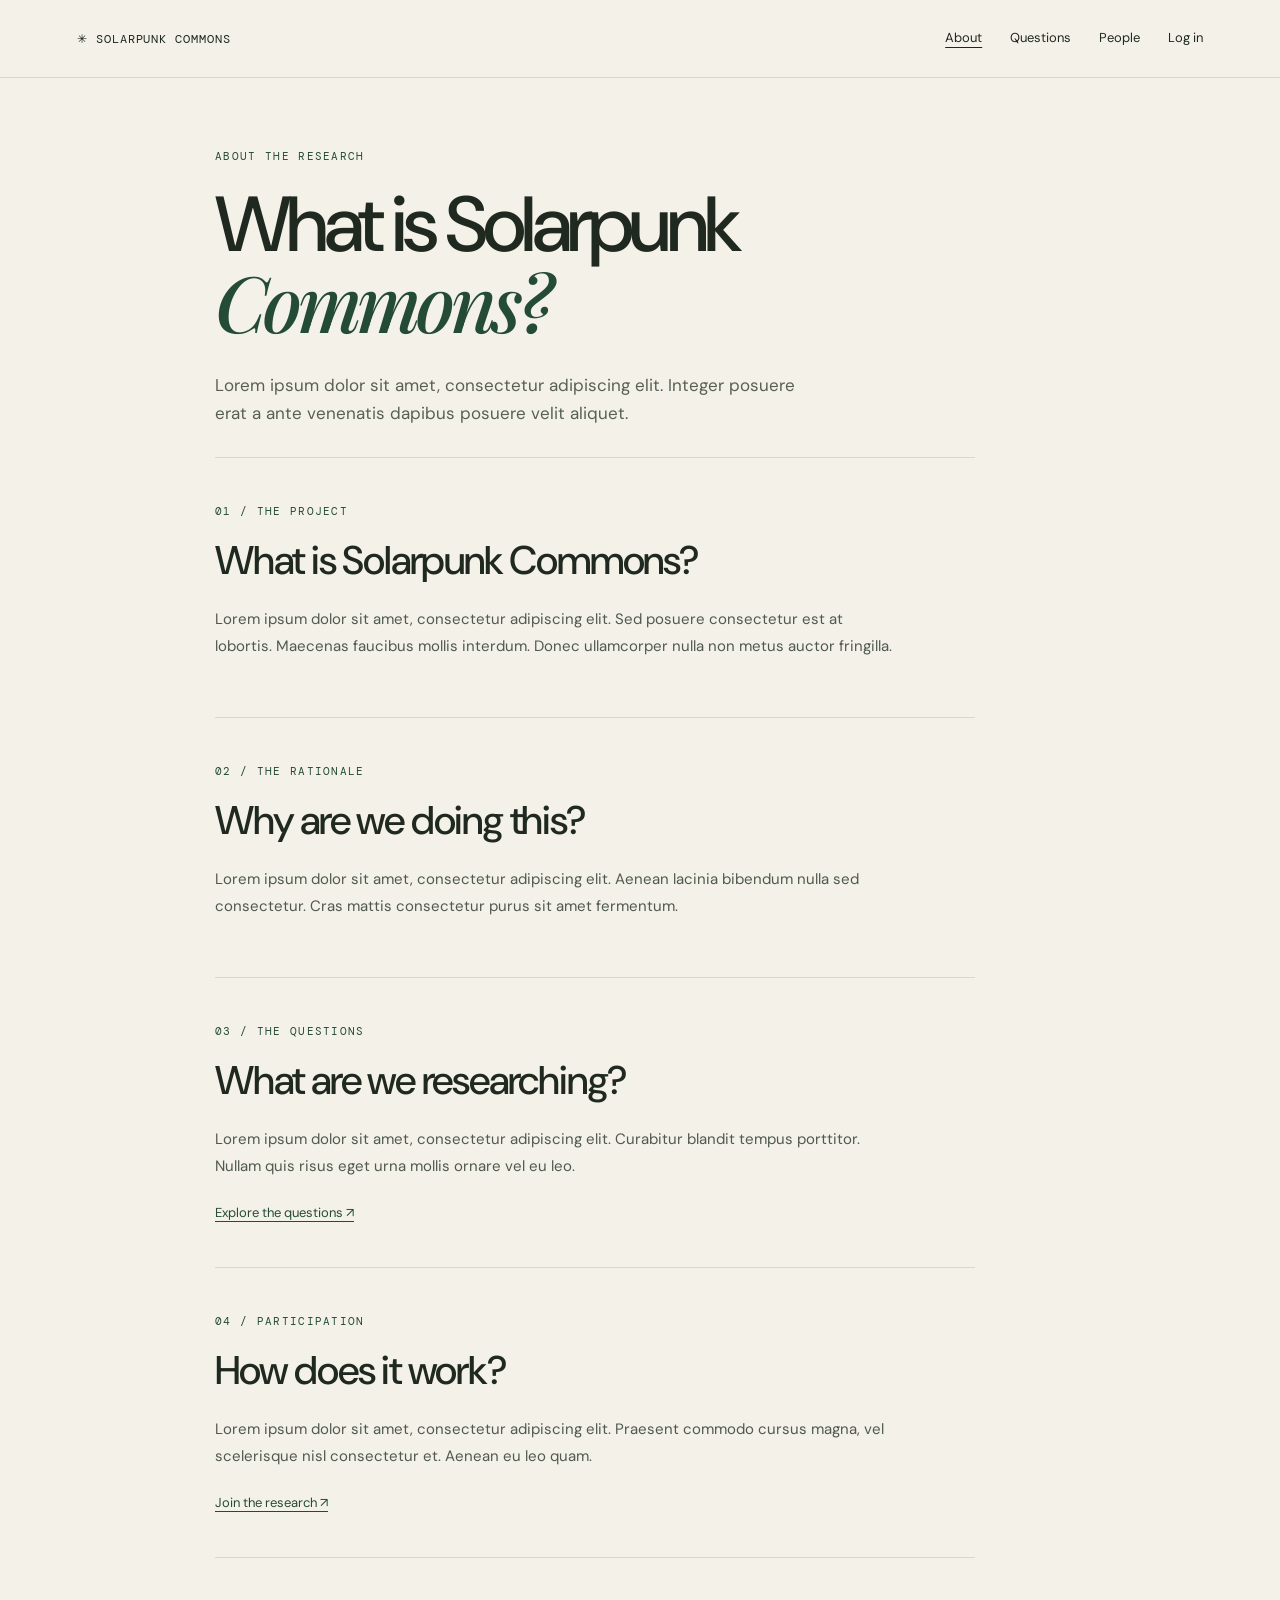
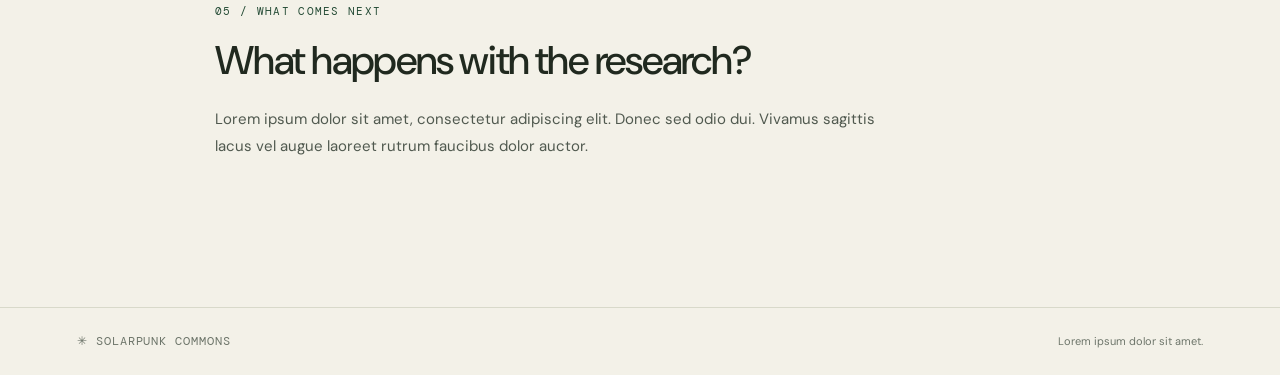
==== about.html @ 92ba8830 "Add files via upload" ====
<!doctype html>
<html lang="en"><head><meta charset="utf-8"><meta name="viewport" content="width=device-width,initial-scale=1"><title>About the research — Solarpunk Commons</title><link rel="stylesheet" href="styles.css"></head>
<body><header><a class="brand" href="index.html">✳ SOLARPUNK COMMONS</a><nav><a href="about.html" aria-current="page">About</a><a href="research-topics.html">Questions</a><a href="people.html">People</a><a href="login.html">Log in</a></nav></header>
<main class="directory about-page"><p class="eyebrow">ABOUT THE RESEARCH</p><h1>What is Solarpunk <em>Commons?</em></h1><p class="lead">Lorem ipsum dolor sit amet, consectetur adipiscing elit. Integer posuere erat a ante venenatis dapibus posuere velit aliquet.</p>
<section class="about-section"><p class="eyebrow">01 / THE PROJECT</p><h2>What is Solarpunk Commons?</h2><p>Lorem ipsum dolor sit amet, consectetur adipiscing elit. Sed posuere consectetur est at lobortis. Maecenas faucibus mollis interdum. Donec ullamcorper nulla non metus auctor fringilla.</p></section>
<section class="about-section"><p class="eyebrow">02 / THE RATIONALE</p><h2>Why are we doing this?</h2><p>Lorem ipsum dolor sit amet, consectetur adipiscing elit. Aenean lacinia bibendum nulla sed consectetur. Cras mattis consectetur purus sit amet fermentum.</p></section>
<section class="about-section"><p class="eyebrow">03 / THE QUESTIONS</p><h2>What are we researching?</h2><p>Lorem ipsum dolor sit amet, consectetur adipiscing elit. Curabitur blandit tempus porttitor. Nullam quis risus eget urna mollis ornare vel eu leo.</p><a class="text-link" href="research-topics.html">Explore the questions ↗</a></section>
<section class="about-section"><p class="eyebrow">04 / PARTICIPATION</p><h2>How does it work?</h2><p>Lorem ipsum dolor sit amet, consectetur adipiscing elit. Praesent commodo cursus magna, vel scelerisque nisl consectetur et. Aenean eu leo quam.</p><a class="text-link" href="register.html">Join the research ↗</a></section>
<section class="about-section"><p class="eyebrow">05 / WHAT COMES NEXT</p><h2>What happens with the research?</h2><p>Lorem ipsum dolor sit amet, consectetur adipiscing elit. Donec sed odio dui. Vivamus sagittis lacus vel augue laoreet rutrum faucibus dolor auctor.</p></section>
</main><footer><a class="brand" href="index.html">✳ SOLARPUNK COMMONS</a><span>Lorem ipsum dolor sit amet.</span></footer></body></html>
---- styles.css ----
@import url('https://fonts.googleapis.com/css2?family=DM+Mono:wght@400;500&family=DM+Sans:wght@400;500;600&family=Playfair+Display:ital,wght@0,500;1,500&display=swap');
:root{--ink:#20291f;--paper:#f3f1e8;--green:#244b35;--acid:#d5e76b;--muted:#6d756a;--line:#d8d9ca;--white:#fbfaf5}*{box-sizing:border-box}body{margin:0;background:var(--paper);color:var(--ink);font:16px/1.55 'DM Sans',sans-serif}a{color:inherit;text-decoration:none}header{height:78px;padding:0 6vw;display:flex;align-items:center;justify-content:space-between;border-bottom:1px solid var(--line)}.brand{font:12px 'DM Mono',monospace;letter-spacing:.08em}nav{display:flex;gap:28px;font-size:13px}nav a:hover,a:hover{text-decoration:underline;text-underline-offset:5px}.hero{min-height:570px;padding:105px 12vw 80px;background:radial-gradient(ellipse at 85% 28%,#d5e76b55,transparent 34%)}.eyebrow{font:11px 'DM Mono',monospace;letter-spacing:.12em;color:var(--green)}h1{font-size:clamp(55px,8vw,105px);line-height:.98;letter-spacing:-.06em;font-weight:500;margin:24px 0}h1 em,h2 em{font-family:'Playfair Display',serif;color:var(--green);font-weight:500}.lead{max-width:600px;font-size:17px;color:#586054;line-height:1.65;margin:25px 0 30px}.button{display:inline-block;background:var(--green);color:white;padding:15px 22px;border:0;font:13px 'DM Sans',sans-serif;cursor:pointer}.button:hover{background:#172f21;text-decoration:none}.note{font:11px 'DM Mono',monospace;color:var(--muted);margin-top:65px}.intro{padding:85px 12vw;background:#e8eadc;display:grid;grid-template-columns:1fr 1fr;gap:8vw}.intro h2{font-size:40px;line-height:1.1;font-weight:500}.intro>div+div{padding-top:25px;color:#50594f}.cards{padding:75px 6vw;display:grid;grid-template-columns:repeat(3,1fr);gap:16px}.cards article{border:1px solid var(--line);padding:25px;min-height:245px}.cards b{font:10px 'DM Mono',monospace;color:var(--green)}h3{font-size:24px;font-weight:500}.cards p{font-size:14px;color:var(--muted)}.cards article>a{font-size:13px;color:var(--green)}footer{border-top:1px solid var(--line);padding:25px 6vw;display:flex;justify-content:space-between;color:var(--muted);font-size:11px}.formpage,.directory{max-width:850px;margin:auto;padding:60px 25px 90px}.formpage h1,.directory h1{font-size:clamp(50px,7vw,78px)}form{background:var(--white);border:1px solid var(--line);padding:clamp(22px,5vw,45px);margin-top:35px}form>label:not(.check){display:block;font-size:13px;font-weight:600;margin:0 0 22px}input:not([type=checkbox]),textarea{display:block;width:100%;margin-top:8px;padding:13px;border:1px solid #cfd2c4;background:#fffefa;font:14px 'DM Sans',sans-serif;color:var(--ink)}textarea{resize:vertical}input:focus,textarea:focus{outline:2px solid var(--green)}small{display:block;color:var(--muted);font-size:11px;margin-top:6px}fieldset{border:0;padding:0;margin:0 0 23px}legend{font-size:13px;font-weight:600}.checks{display:grid;grid-template-columns:1fr 1fr;gap:10px;margin-top:12px}.check{font-size:12px;display:flex;gap:8px;align-items:flex-start}.check input{accent-color:var(--green)}.consent{margin:20px 0;line-height:1.5}form button{width:100%;margin:5px 0 15px}#form-message{font-size:13px}.error{color:#9b3428}.success{color:var(--green)}.search{display:flex;align-items:center;gap:20px;margin:35px 0}.search input{max-width:520px}.peoplegrid{display:grid;grid-template-columns:1fr 1fr;gap:14px}.person{background:var(--white);border:1px solid var(--line);padding:24px}.personhead{display:flex;gap:12px;align-items:center;margin-bottom:15px}.avatar{width:42px;height:42px;border-radius:50%;background:var(--acid);display:grid;place-items:center;color:var(--green);font:20px 'Playfair Display',serif}.person h2{font-size:19px;font-weight:500;margin:0}.person p{font-size:13px;color:#51594f}.tags{display:flex;flex-wrap:wrap;gap:6px}.tags span{font:10px 'DM Mono',monospace;border:1px solid var(--line);padding:4px 7px}.contribution{border-top:1px solid var(--line);padding-top:12px;margin-top:14px}.coming{margin-top:40px;padding:40px;background:#e8eadc;border:1px solid var(--line);max-width:650px}.coming h2{font-weight:500}@media(max-width:700px){header{padding:14px 5vw;height:auto;gap:12px}nav{gap:12px;font-size:11px}.hero{padding:75px 7vw}.intro{padding:60px 7vw;grid-template-columns:1fr;gap:10px}.cards,.peoplegrid{grid-template-columns:1fr}.cards{padding:50px 5vw}.formpage,.directory{padding:40px 6vw}.checks{grid-template-columns:1fr}footer{padding:20px 5vw;gap:12px;flex-direction:column}}
\n.nav-button{border:0;background:none;color:inherit;font:inherit;font-size:13px;cursor:pointer;padding:0}.nav-button:hover{text-decoration:underline;text-underline-offset:5px}\n
/* Reassurance panels for the research identity flow */
.notice{margin:18px 0 24px;padding:16px 18px;border:1px solid var(--line,#c9d1c5);border-left:4px solid var(--accent,#527a55);background:rgba(120,150,110,.09);border-radius:4px;line-height:1.55;font-size:.95rem}
.notice strong{font-weight:700}

/* Collective research topics */
.research-page{max-width:1000px}.research-topic{margin:34px 0;padding:34px;background:var(--white);border:1px solid var(--line)}.topic-number{font:10px 'DM Mono',monospace;letter-spacing:.1em;color:var(--green)}.research-topic>h2{font-size:clamp(30px,4vw,44px);font-weight:500;letter-spacing:-.035em;margin:14px 0 8px}.research-question{font-family:'Playfair Display',serif;font-size:23px;line-height:1.35;font-weight:500;color:var(--green);max-width:760px}.topic-description{max-width:760px;color:var(--muted);font-size:14px}.research-answers{margin-top:30px;border-top:1px solid var(--line);padding-top:18px}.research-answers>h3,.research-form h3{font:11px 'DM Mono',monospace;letter-spacing:.08em;text-transform:uppercase}.research-answer{padding:17px 0;border-bottom:1px solid var(--line);font-size:14px}.answer-by{display:flex;gap:12px;align-items:baseline;flex-wrap:wrap}.answer-by strong{color:var(--green)}.answer-by span,.muted{font-size:12px;color:var(--muted)}.answer-status{display:inline-block;padding:4px 8px;background:#e8eadc;font:10px 'DM Mono',monospace;color:var(--green)}.research-form{margin-top:24px;padding:22px;background:#f3f1e8;border:1px solid var(--line)}.research-form label{display:block;font-size:13px;font-weight:600;margin:16px 0}.research-form textarea,.research-form select{display:block;width:100%;margin-top:8px;padding:13px;border:1px solid #cfd2c4;background:#fffefa;font:14px 'DM Sans',sans-serif;color:var(--ink)}.research-form button{width:auto;min-width:220px}.save-message{font-size:12px}.sign-in-prompt{font-size:13px;margin-top:25px}.sign-in-prompt a{color:var(--green);text-decoration:underline}
@media(max-width:700px){.research-topic{padding:22px 17px}nav{flex-wrap:wrap;justify-content:flex-end}}
.profile-research{border-top:1px solid var(--line);margin-top:16px;padding-top:13px}.profile-research>small{font:10px 'DM Mono',monospace;letter-spacing:.08em}.profile-answer{margin-top:12px}.profile-answer strong{display:block;font-size:13px;color:var(--green)}.profile-answer span{display:inline-block;margin-top:4px;font:10px 'DM Mono',monospace;color:var(--muted)}.profile-answer p{white-space:pre-wrap}

/* Projects directory */
.projects-page{max-width:1100px}.projects-toolbar{display:flex;align-items:center;justify-content:space-between;gap:20px;margin:36px 0 22px}.project-editor{background:#e8eadc;border:1px solid var(--line);padding:clamp(20px,4vw,38px);margin:25px 0 40px;scroll-margin-top:20px}.editor-heading{display:flex;justify-content:space-between;align-items:center;gap:20px}.editor-heading h2,.empty-projects h2{font-size:34px;font-weight:500;margin:6px 0}.text-button,.project-owner-tools button{border:0;background:none;color:var(--green);font:12px 'DM Mono',monospace;cursor:pointer;text-decoration:underline}.project-editor form{margin-top:20px}.projects-grid{display:grid;grid-template-columns:repeat(2,minmax(0,1fr));gap:16px}.project-card{background:var(--white);border:1px solid var(--line);padding:27px;display:flex;flex-direction:column;min-width:0}.project-card-top{display:flex;justify-content:space-between;gap:10px;align-items:center}.project-label{font:10px 'DM Mono',monospace;letter-spacing:.1em;color:var(--green)}.project-owner-tools{display:flex;gap:12px}.project-card h2{font-size:29px;line-height:1.1;letter-spacing:-.03em;font-weight:500;margin:20px 0 5px}.project-location{font:11px 'DM Mono',monospace;color:var(--muted);margin:0 0 18px}.project-details{font-size:14px;white-space:pre-wrap;line-height:1.65}.project-participate{border-top:1px solid var(--line);margin-top:22px;padding-top:15px}.project-participate h3{font:10px 'DM Mono',monospace;letter-spacing:.08em;color:var(--green);margin:0 0 7px}.project-participate p{font-size:13px;white-space:pre-wrap;margin:0}.project-byline{font-size:11px;color:var(--muted);margin:22px 0 0;padding-top:12px;border-top:1px solid var(--line)}.project-byline strong{color:var(--green)}.empty-projects{grid-column:1/-1;background:#e8eadc;padding:38px;border:1px solid var(--line)}.empty-projects p:not(.eyebrow){max-width:580px;color:#50594f}.project-footnote{font-size:11px;color:var(--muted);margin-top:28px}@media(max-width:700px){.projects-grid{grid-template-columns:1fr}.projects-toolbar{align-items:flex-start;flex-direction:column}.project-card{padding:22px}}

/* Homepage action map */
.what-you-can-do{padding:78px 6vw 90px}.what-you-can-do>h2,.closing-call h2{font-size:clamp(38px,5vw,62px);font-weight:500;letter-spacing:-.04em;margin:12px 0}.section-lead{color:var(--muted);max-width:600px;margin:0 0 30px}.action-grid{display:grid;grid-template-columns:repeat(3,minmax(0,1fr));gap:14px}.action-grid article{background:var(--white);border:1px solid var(--line);padding:25px;min-height:230px}.action-grid b{font:10px 'DM Mono',monospace;color:var(--green)}.action-grid h3{font-size:22px;line-height:1.2}.action-grid p{font-size:14px;color:var(--muted);min-height:65px}.action-grid a{font-size:13px;color:var(--green)}.closing-call{padding:75px 12vw;background:#e8eadc}.closing-call>p:not(.eyebrow){max-width:620px;color:#50594f;margin:20px 0 28px}
/* Offers and needs */
.offers-page{max-width:1100px}.offer-intro{display:grid;grid-template-columns:1fr 1fr;gap:14px;margin:35px 0}.offer-intro>div{padding:20px 24px;background:#e8eadc;border:1px solid var(--line)}.offer-intro strong,.offer-card h3{font:10px 'DM Mono',monospace;letter-spacing:.1em;color:var(--green)}.offer-intro p{margin:6px 0 0;font-size:14px}.offers-grid{display:grid;grid-template-columns:repeat(2,minmax(0,1fr));gap:15px}.offer-card{background:var(--white);border:1px solid var(--line);padding:25px;min-width:0}.offer-person{display:flex;justify-content:space-between;gap:12px;align-items:baseline;padding-bottom:14px;border-bottom:1px solid var(--line)}.offer-person strong{color:var(--green)}.offer-person span{font:10px 'DM Mono',monospace;color:var(--muted);text-align:right}.offer-card section{margin-top:17px}.offer-card h3{margin:0 0 9px}.offer-tags{display:flex;flex-wrap:wrap;gap:6px}.offer-tags span{font:10px 'DM Mono',monospace;padding:5px 8px;background:#e8eadc;color:var(--green)}.offer-card section p{font-size:13px;white-space:pre-wrap;line-height:1.6;color:#50594f}.offers-page select{display:block;width:100%;margin-top:8px;padding:13px;border:1px solid #cfd2c4;background:#fffefa;font:14px 'DM Sans',sans-serif;color:var(--ink)}
@media(max-width:800px){.action-grid{grid-template-columns:1fr 1fr}}
@media(max-width:700px){.action-grid,.offers-grid,.offer-intro{grid-template-columns:1fr}.what-you-can-do{padding:55px 5vw}.closing-call{padding:55px 7vw}.offer-card{padding:20px}}

/* Simplified co-researcher journey */
.participate{padding:78px 12vw 90px}.participate>h2{font-size:clamp(38px,5vw,62px);font-weight:500;letter-spacing:-.04em;margin:12px 0 30px}.participate-grid{display:grid;grid-template-columns:1fr 1fr;gap:16px}.participate-grid>a{display:block;padding:30px;background:var(--white);border:1px solid var(--line);transition:transform .2s,border-color .2s}.participate-grid>a:hover{border-color:var(--green);transform:translateY(-3px);text-decoration:none}.participate-grid span{font:11px 'DM Mono',monospace;color:var(--green)}.participate-grid h3{font-size:25px;margin:18px 0 6px}.participate-grid p{font-size:14px;color:var(--muted)}.participate-grid b{font-size:13px;color:var(--green)}
.profile-detail{border-top:1px solid var(--line);margin-top:14px;padding-top:11px}.profile-detail summary{cursor:pointer;list-style:none;font:11px 'DM Mono',monospace;color:var(--green);display:flex;justify-content:space-between;gap:10px}.profile-detail summary::-webkit-details-marker{display:none}.profile-detail summary:after{content:'＋';font-size:15px}.profile-detail[open] summary:after{content:'−'}.profile-detail .profile-research{margin-top:10px}.location-status{font-size:11px;color:var(--green)}
@media(max-width:700px){.participate{padding:55px 7vw}.participate-grid{grid-template-columns:1fr}}

/* Homepage: two clear entry points, with no duplicated participation messaging */
.home-hero{min-height:calc(100vh - 130px);padding-top:clamp(75px,10vw,130px);padding-bottom:80px}
.home-hero h1{max-width:1050px;margin-bottom:54px}
.home-actions{display:grid;grid-template-columns:repeat(2,minmax(0,1fr));gap:16px;max-width:1000px}
.home-action{display:block;min-height:220px;padding:27px 30px;background:var(--white);border:1px solid var(--line);transition:transform .2s,border-color .2s}
.home-action:hover{border-color:var(--green);transform:translateY(-3px);text-decoration:none}
.home-action h2{font-size:clamp(27px,3vw,38px);font-weight:500;line-height:1.1;letter-spacing:-.035em;margin:22px 0 8px}
.home-action p{font-size:14px;color:var(--muted);margin:0 0 22px}
.home-action b,.text-link{font-size:13px;color:var(--green)}
.about-page{max-width:900px}
.about-page>h1{max-width:850px}
.about-section{padding:35px 0 42px;border-top:1px solid var(--line);max-width:760px}
.about-section h2{font-size:clamp(27px,4vw,40px);font-weight:500;letter-spacing:-.03em;margin:10px 0 14px}
.about-section>p:not(.eyebrow){max-width:680px;color:#50594f;font-size:15px;line-height:1.8}
.text-link{display:inline-block;margin-top:8px;text-decoration:underline;text-underline-offset:4px}
nav a[aria-current="page"]{text-decoration:underline;text-underline-offset:5px}
@media(max-width:700px){.home-hero{min-height:0;padding:70px 7vw}.home-actions{grid-template-columns:1fr}.home-action{min-height:0;padding:24px}.about-section{padding:28px 0 34px}}
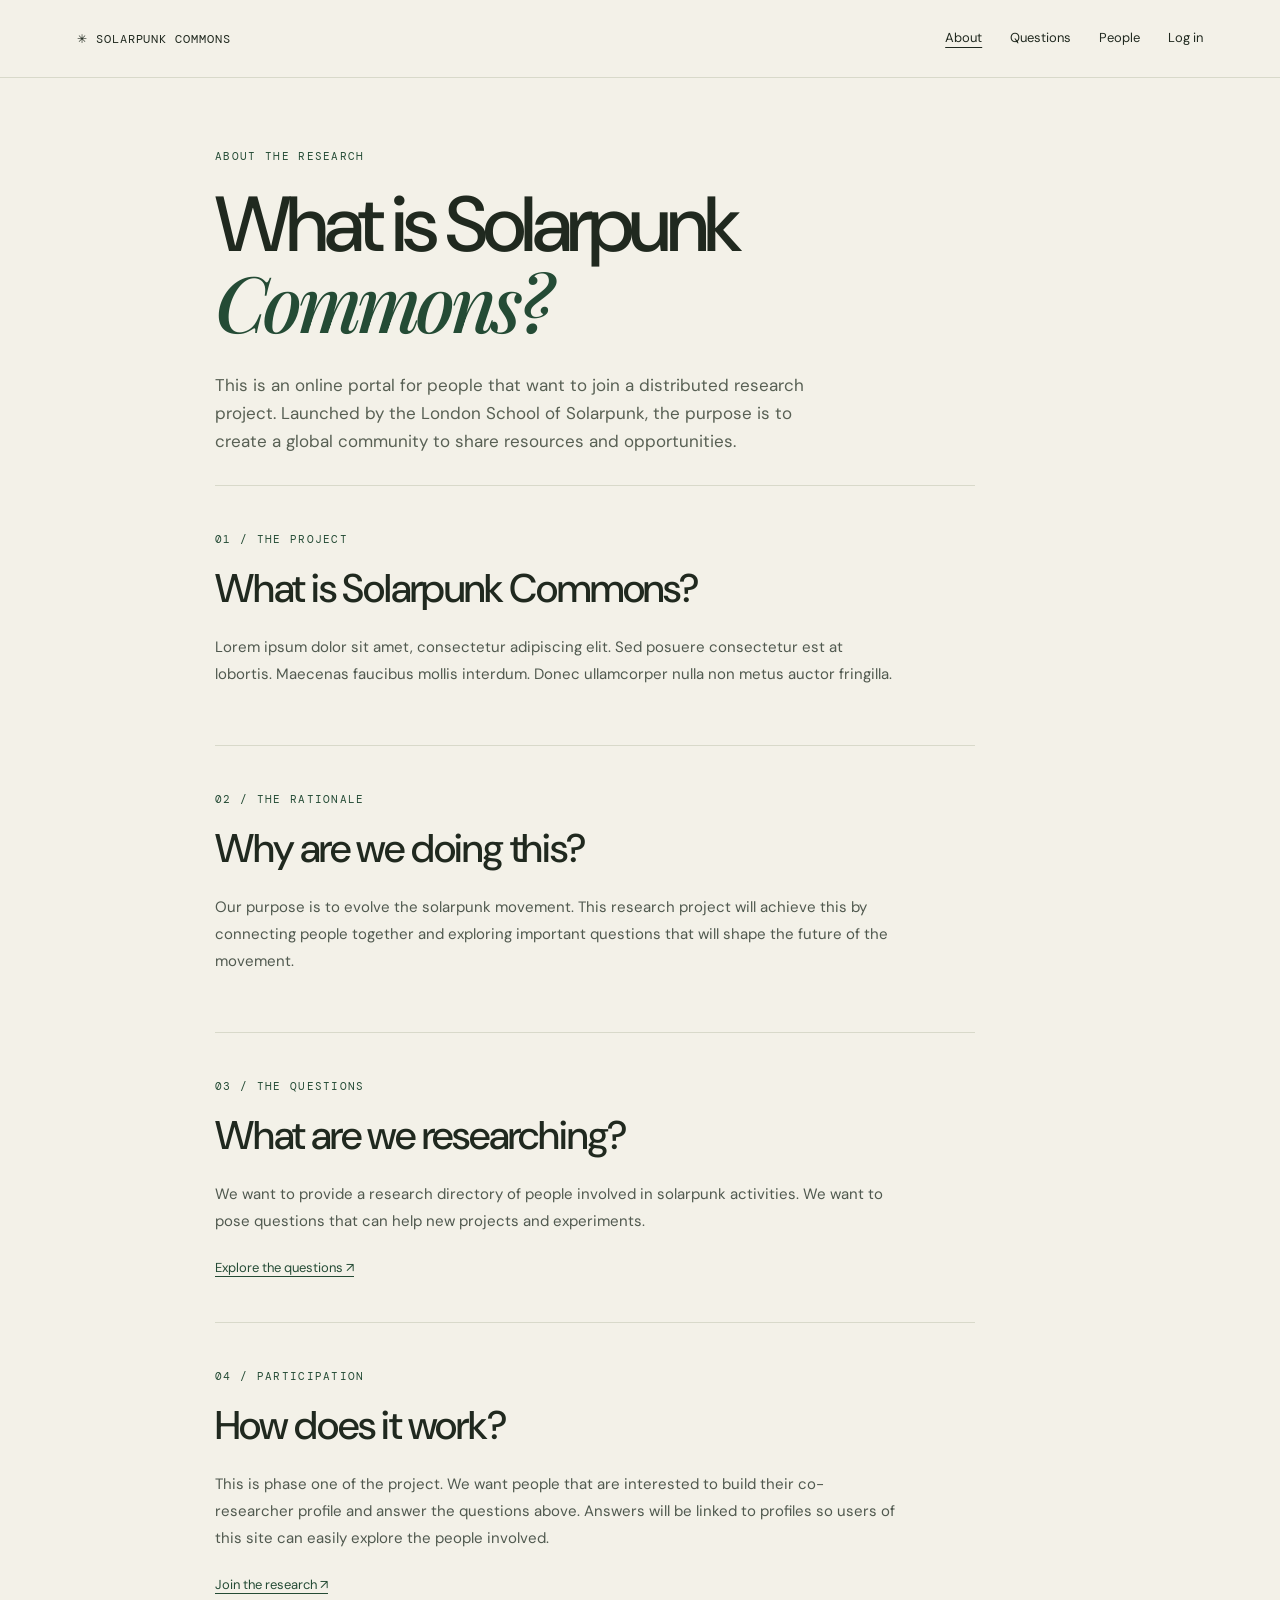
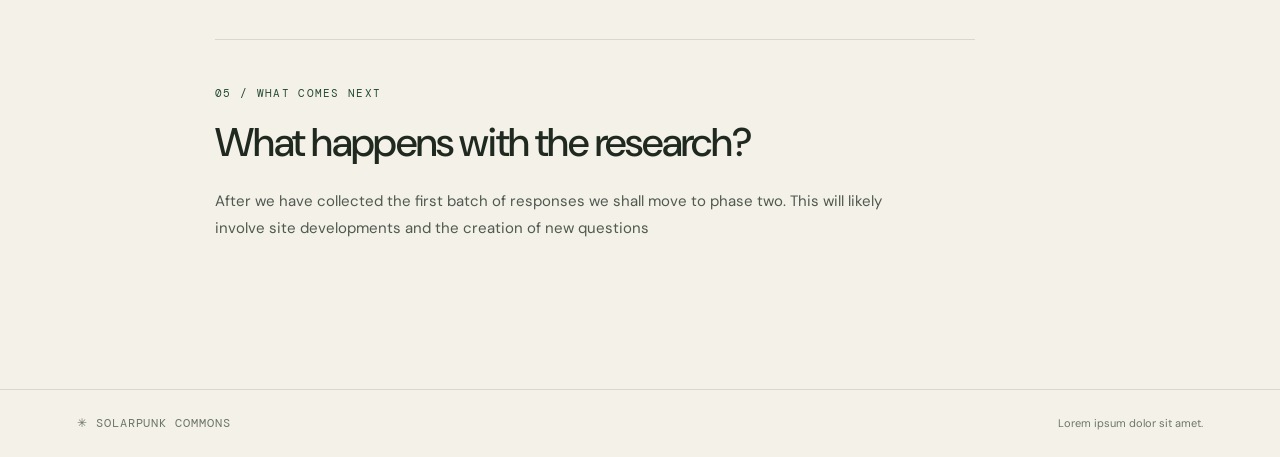
==== commit e38deecc: "Revise About page content for clarity and detail Updated the content on the About page to provide cl" ====
--- a/about.html
+++ b/about.html
@@ -1,10 +1,10 @@
 <!doctype html>
 <html lang="en"><head><meta charset="utf-8"><meta name="viewport" content="width=device-width,initial-scale=1"><title>About the research — Solarpunk Commons</title><link rel="stylesheet" href="styles.css"></head>
 <body><header><a class="brand" href="index.html">✳ SOLARPUNK COMMONS</a><nav><a href="about.html" aria-current="page">About</a><a href="research-topics.html">Questions</a><a href="people.html">People</a><a href="login.html">Log in</a></nav></header>
-<main class="directory about-page"><p class="eyebrow">ABOUT THE RESEARCH</p><h1>What is Solarpunk <em>Commons?</em></h1><p class="lead">Lorem ipsum dolor sit amet, consectetur adipiscing elit. Integer posuere erat a ante venenatis dapibus posuere velit aliquet.</p>
+<main class="directory about-page"><p class="eyebrow">ABOUT THE RESEARCH</p><h1>What is Solarpunk <em>Commons?</em></h1><p class="lead">This is an online portal for people that want to join a distributed research project. Launched by the London School of Solarpunk, the purpose is to create a global community to share resources and opportunities.</p>
 <section class="about-section"><p class="eyebrow">01 / THE PROJECT</p><h2>What is Solarpunk Commons?</h2><p>Lorem ipsum dolor sit amet, consectetur adipiscing elit. Sed posuere consectetur est at lobortis. Maecenas faucibus mollis interdum. Donec ullamcorper nulla non metus auctor fringilla.</p></section>
-<section class="about-section"><p class="eyebrow">02 / THE RATIONALE</p><h2>Why are we doing this?</h2><p>Lorem ipsum dolor sit amet, consectetur adipiscing elit. Aenean lacinia bibendum nulla sed consectetur. Cras mattis consectetur purus sit amet fermentum.</p></section>
-<section class="about-section"><p class="eyebrow">03 / THE QUESTIONS</p><h2>What are we researching?</h2><p>Lorem ipsum dolor sit amet, consectetur adipiscing elit. Curabitur blandit tempus porttitor. Nullam quis risus eget urna mollis ornare vel eu leo.</p><a class="text-link" href="research-topics.html">Explore the questions ↗</a></section>
-<section class="about-section"><p class="eyebrow">04 / PARTICIPATION</p><h2>How does it work?</h2><p>Lorem ipsum dolor sit amet, consectetur adipiscing elit. Praesent commodo cursus magna, vel scelerisque nisl consectetur et. Aenean eu leo quam.</p><a class="text-link" href="register.html">Join the research ↗</a></section>
-<section class="about-section"><p class="eyebrow">05 / WHAT COMES NEXT</p><h2>What happens with the research?</h2><p>Lorem ipsum dolor sit amet, consectetur adipiscing elit. Donec sed odio dui. Vivamus sagittis lacus vel augue laoreet rutrum faucibus dolor auctor.</p></section>
+<section class="about-section"><p class="eyebrow">02 / THE RATIONALE</p><h2>Why are we doing this?</h2><p>Our purpose is to evolve the solarpunk movement. This research project will achieve this by connecting people together and exploring important questions that will shape the future of the movement. </p></section>
+<section class="about-section"><p class="eyebrow">03 / THE QUESTIONS</p><h2>What are we researching?</h2><p>We want to provide a research directory of people involved in solarpunk activities. We want to pose questions that can help new projects and experiments.</p><a class="text-link" href="research-topics.html">Explore the questions ↗</a></section>
+<section class="about-section"><p class="eyebrow">04 / PARTICIPATION</p><h2>How does it work?</h2><p>This is phase one of the project. We want people that are interested to build their co-researcher profile and answer the questions above. Answers will be linked to profiles so users of this site can easily explore the people involved.</p><a class="text-link" href="register.html">Join the research ↗</a></section>
+<section class="about-section"><p class="eyebrow">05 / WHAT COMES NEXT</p><h2>What happens with the research?</h2><p>After we have collected the first batch of responses we shall move to phase two. This will likely involve site developments and the creation of new questions</p></section>
 </main><footer><a class="brand" href="index.html">✳ SOLARPUNK COMMONS</a><span>Lorem ipsum dolor sit amet.</span></footer></body></html>
--- a/styles.css
+++ b/styles.css
@@ -42,3 +42,6 @@
 .text-link{display:inline-block;margin-top:8px;text-decoration:underline;text-underline-offset:4px}
 nav a[aria-current="page"]{text-decoration:underline;text-underline-offset:5px}
 @media(max-width:700px){.home-hero{min-height:0;padding:70px 7vw}.home-actions{grid-template-columns:1fr}.home-action{min-height:0;padding:24px}.about-section{padding:28px 0 34px}}
+
+/* Research administration */
+.admin-page{max-width:1050px}.admin-section{margin:42px 0 65px}.admin-heading{display:flex;justify-content:space-between;align-items:end;gap:20px;border-bottom:1px solid var(--line);padding-bottom:16px}.admin-heading h2{font-size:clamp(28px,4vw,40px);font-weight:500;margin:5px 0}.admin-row{display:flex;justify-content:space-between;gap:20px;padding:18px 0;border-bottom:1px solid var(--line)}.admin-row p{margin:5px 0;font-size:14px}.admin-row small{font:10px 'DM Mono',monospace;color:var(--muted)}.admin-row-actions{display:flex;gap:15px;align-items:center;flex-shrink:0}.admin-editor{margin:24px 0;padding:25px;background:#e8eadc;border:1px solid var(--line)}.admin-editor label,.field-setting label:not(.check){display:block;font-size:13px;margin:12px 0}.admin-editor input:not([type=checkbox]),.admin-editor textarea,.field-setting input:not([type=checkbox]){display:block;width:100%;padding:11px;margin-top:6px;border:1px solid #cfd2c4;background:#fffefa;font:14px 'DM Sans',sans-serif}.admin-inline{display:flex;gap:25px;align-items:center;flex-wrap:wrap}.admin-actions{display:flex;align-items:center;gap:20px;margin-top:15px}.admin-help{font-size:14px;color:var(--muted);max-width:700px}.field-setting{display:grid;grid-template-columns:minmax(0,1fr) auto auto;gap:18px;align-items:end;padding:15px 0;border-bottom:1px solid var(--line)}.field-setting-main{display:grid;grid-template-columns:1fr 1.5fr;gap:15px}.field-setting .check{white-space:nowrap;font-size:12px}.field-setting input{min-width:0}.admin-page .success{color:var(--green);padding:10px 0}.admin-page .error{color:#a22;padding:10px 0}@media(max-width:700px){.admin-heading,.admin-row{align-items:flex-start;flex-direction:column}.field-setting,.field-setting-main{grid-template-columns:1fr}.field-setting{gap:8px}.admin-row-actions{padding-top:6px}}
